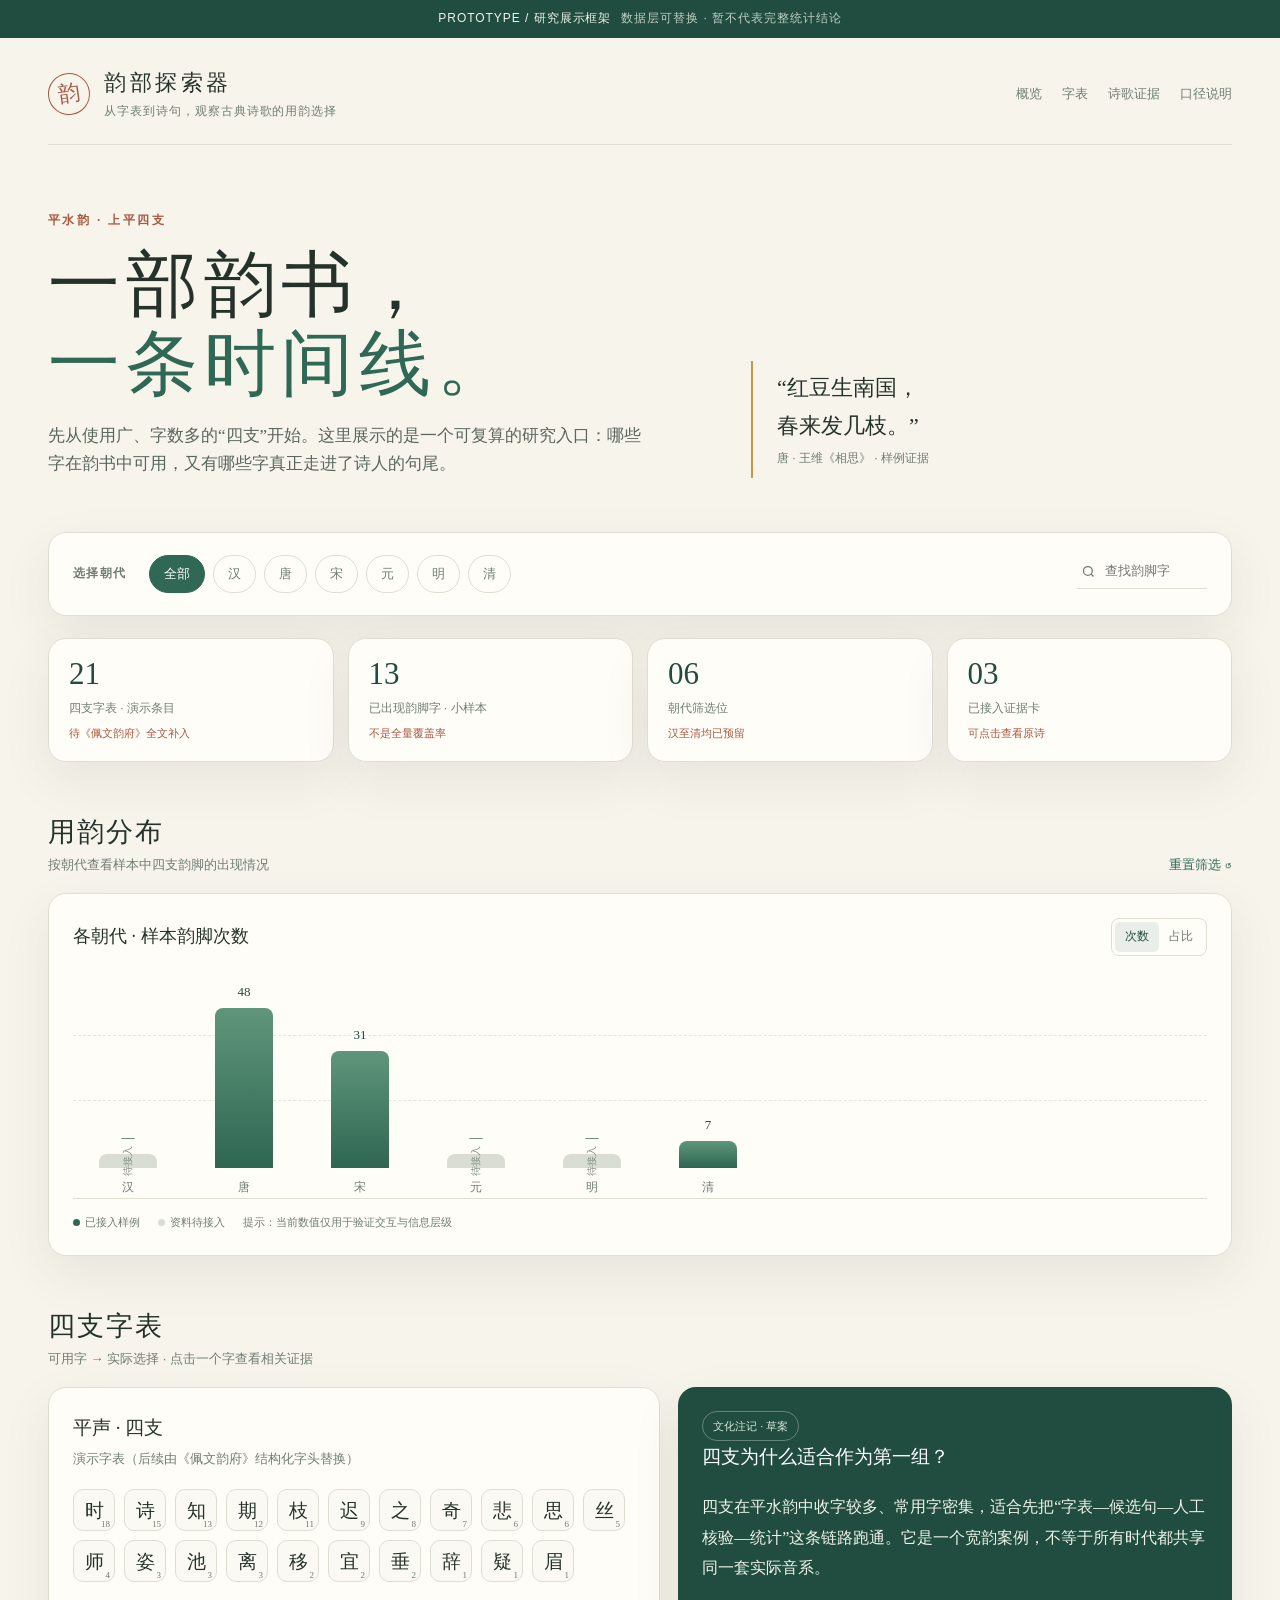
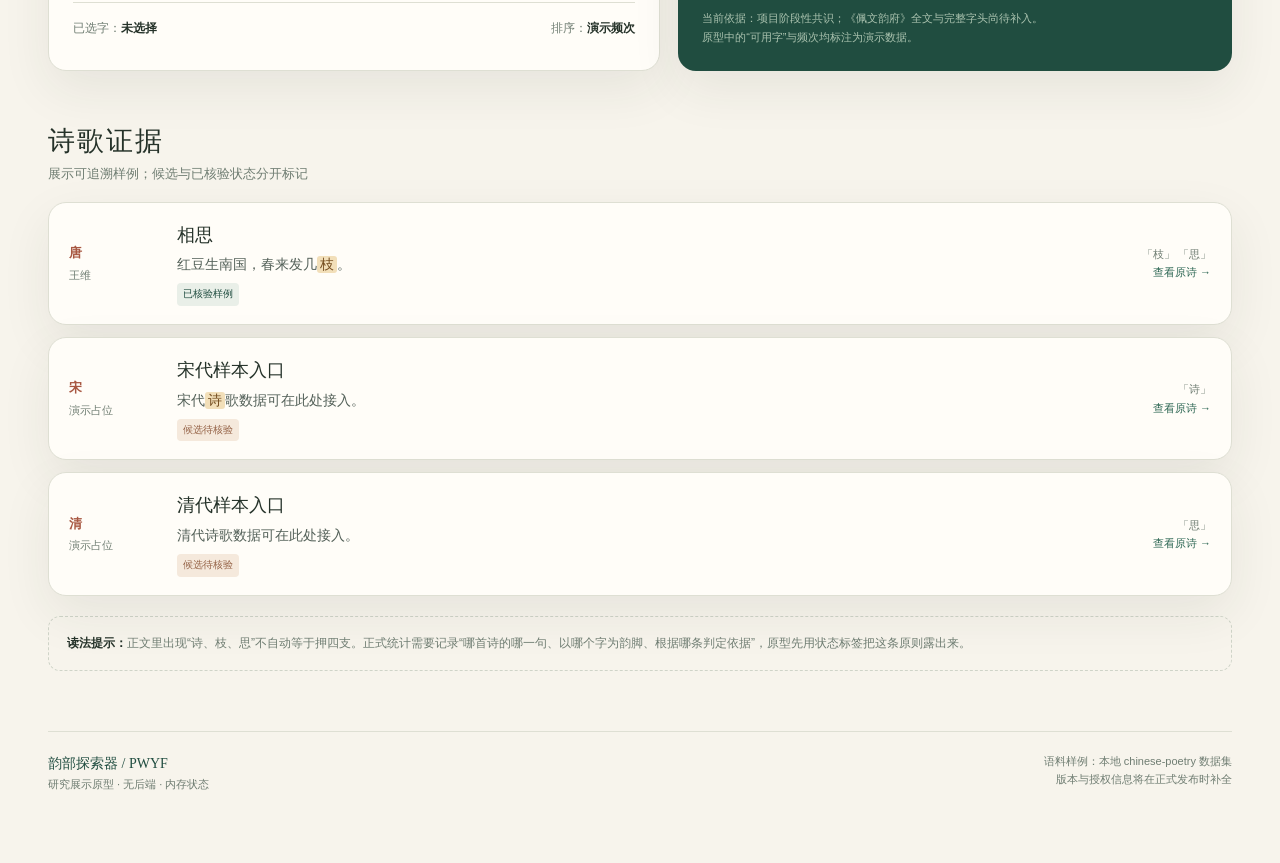
==== index.html @ 513a4970 "Initial commit" ====
<!doctype html>
<html lang="zh-CN">
<head>
  <meta charset="utf-8" />
  <meta name="viewport" content="width=device-width, initial-scale=1" />
  <title>韵部探索器 · 四支 Prototype</title>
  <style>
    :root {
      --ink:#253229; --muted:#6f7d72; --paper:#f7f4ec; --card:#fffdf8;
      --line:#dedfd3; --moss:#2f6855; --moss-dark:#204d40; --gold:#c5964b;
      --rust:#a85842; --pale:#e9efe8; --shadow:0 18px 50px rgba(38,55,44,.08);
    }
    *{box-sizing:border-box} html{scroll-behavior:smooth}
    body{margin:0;color:var(--ink);background:var(--paper);font-family:ui-sans-serif,-apple-system,BlinkMacSystemFont,"Segoe UI","Noto Sans SC","PingFang SC",sans-serif;line-height:1.65}
    button,input{font:inherit} button{cursor:pointer}
    .topbar{height:38px;background:var(--moss-dark);color:#eef4e9;display:flex;align-items:center;justify-content:center;font-size:12px;letter-spacing:.08em}
    .topbar span{opacity:.78;margin-left:10px}
    .shell{max-width:1240px;margin:auto;padding:0 28px 70px}
    header{display:flex;align-items:center;justify-content:space-between;padding:27px 0 22px;border-bottom:1px solid var(--line)}
    .brand{display:flex;align-items:center;gap:14px}.seal{width:42px;height:42px;border:1px solid var(--rust);color:var(--rust);display:grid;place-items:center;font-family:serif;font-size:22px;border-radius:50%;transform:rotate(-8deg)}
    .brand-title{font-family:Georgia,"Noto Serif SC",serif;font-size:22px;letter-spacing:.16em}.brand-sub{font-size:12px;color:var(--muted);letter-spacing:.08em;margin-top:1px}
    nav{display:flex;gap:20px;color:var(--muted);font-size:13px} nav a{color:inherit;text-decoration:none} nav a:hover{color:var(--moss)}
    .hero{display:grid;grid-template-columns:1.15fr .85fr;gap:52px;padding:66px 0 54px;align-items:end}
    .eyebrow{color:var(--rust);font-size:12px;letter-spacing:.2em;font-weight:700}.hero h1{font-family:Georgia,"Noto Serif SC",serif;font-size:clamp(38px,5.8vw,72px);font-weight:500;letter-spacing:.08em;line-height:1.1;margin:15px 0 18px}.hero h1 em{font-style:normal;color:var(--moss)}
    .hero p{font-family:Georgia,"Noto Serif SC",serif;font-size:17px;color:#5a665d;max-width:600px;margin:0}.hero-aside{border-left:2px solid var(--gold);padding:8px 0 8px 24px}.hero-aside .quote{font-family:Georgia,"Noto Serif SC",serif;font-size:22px;line-height:1.7}.hero-aside small{color:var(--muted);font-size:12px}
    .panel{background:var(--card);border:1px solid var(--line);border-radius:18px;box-shadow:var(--shadow)}
    .controls{padding:22px 24px;display:flex;align-items:center;gap:22px;flex-wrap:wrap;margin-bottom:22px}.control-label{font-size:12px;color:var(--muted);letter-spacing:.12em;font-weight:700}.pills{display:flex;gap:8px;flex-wrap:wrap}.pill{border:1px solid var(--line);background:transparent;color:var(--muted);padding:7px 14px;border-radius:999px;font-size:13px;transition:.2s}.pill:hover,.pill.active{background:var(--moss);border-color:var(--moss);color:white}.search{margin-left:auto;display:flex;align-items:center;border-bottom:1px solid var(--line);padding:0 4px 5px;gap:7px}.search input{border:0;outline:0;background:transparent;width:100px;color:var(--ink);font-size:13px}.search svg{width:15px;color:var(--muted)}
    .section-head{display:flex;align-items:end;justify-content:space-between;margin:48px 0 17px}.section-head h2{font-family:Georgia,"Noto Serif SC",serif;font-weight:500;font-size:27px;margin:0;letter-spacing:.08em}.section-head p{margin:0;color:var(--muted);font-size:13px}.text-link{color:var(--moss);border:0;background:none;padding:0;font-size:13px}
    .stats{display:grid;grid-template-columns:repeat(4,1fr);gap:14px}.stat{padding:19px 20px}.stat .num{font-family:Georgia,serif;font-size:31px;color:var(--moss-dark);line-height:1}.stat .label{font-size:12px;color:var(--muted);margin-top:10px}.stat .note{font-size:11px;color:var(--rust);margin-top:5px}
    .chart-wrap{padding:24px}.chart-head{display:flex;justify-content:space-between;align-items:center;margin-bottom:25px}.chart-head strong{font-family:Georgia,"Noto Serif SC",serif;font-size:18px;font-weight:500}.switch{display:flex;border:1px solid var(--line);border-radius:8px;padding:3px}.switch button{border:0;background:none;color:var(--muted);font-size:12px;padding:5px 10px;border-radius:5px}.switch button.active{background:var(--pale);color:var(--moss-dark)}.bars{height:218px;display:flex;align-items:end;gap:clamp(8px,2.2vw,26px);padding:0 10px;border-bottom:1px solid var(--line);position:relative}.bars:before,.bars:after{content:"";position:absolute;left:0;right:0;border-top:1px dashed #e7e5db}.bars:before{top:25%}.bars:after{top:55%}.bar-col{height:100%;display:flex;flex:1;max-width:90px;flex-direction:column;align-items:center;justify-content:end;position:relative;z-index:1}.bar-value{font-family:Georgia,serif;font-size:13px;color:var(--moss-dark);margin-bottom:6px}.bar{width:100%;max-width:58px;border-radius:8px 8px 0 0;background:linear-gradient(180deg,#5f967b,#2e6652);min-height:6px;transition:.35s}.bar.pending{background:#d9ddd4;position:relative}.bar.pending:after{content:"待接入";position:absolute;top:50%;left:50%;transform:translate(-50%,-50%) rotate(-90deg);font-size:10px;color:#829084;white-space:nowrap}.bar-label{font-size:12px;color:var(--muted);margin-top:10px}.chart-foot{display:flex;gap:18px;color:var(--muted);font-size:11px;margin-top:14px}.dot{width:7px;height:7px;display:inline-block;border-radius:50%;background:var(--moss);margin-right:5px}.dot.gray{background:#d9ddd4}
    .grid-2{display:grid;grid-template-columns:1.05fr .95fr;gap:18px}.rhyme-card,.note-card{padding:24px}.rhyme-card h3,.note-card h3{font-family:Georgia,"Noto Serif SC",serif;font-size:19px;font-weight:500;margin:0 0 5px}.muted{color:var(--muted);font-size:13px}.chars{display:flex;flex-wrap:wrap;gap:9px;margin:20px 0}.char{position:relative;width:42px;height:42px;border-radius:10px;border:1px solid var(--line);background:#faf9f3;color:var(--ink);font-family:Georgia,"Noto Serif SC",serif;font-size:19px}.char:hover,.char.selected{border-color:var(--moss);background:var(--pale);color:var(--moss-dark)}.char .mini{position:absolute;right:4px;bottom:1px;font:9px ui-sans-serif;color:var(--muted)}.rhyme-meta{border-top:1px solid var(--line);padding-top:16px;display:flex;justify-content:space-between;font-size:12px;color:var(--muted)}.rhyme-meta b{color:var(--ink);font-weight:600}
    .note-card{background:var(--moss-dark);color:#eef4e9;border:0}.note-card .muted{color:#c4d4c5}.note-card h3{color:#fff}.note-card p{font-family:Georgia,"Noto Serif SC",serif;font-size:16px;line-height:1.9;margin:20px 0}.note-tag{display:inline-flex;border:1px solid rgba(255,255,255,.3);border-radius:99px;padding:5px 10px;font-size:11px;color:#d7e6d9}.note-source{font-size:11px;color:#abc3af;margin-top:26px;line-height:1.7}
    .evidence-list{display:grid;gap:12px}.evidence{display:grid;grid-template-columns:90px 1fr auto;gap:18px;align-items:center;padding:18px 20px}.evidence:hover{border-color:#b5c9ba}.era{font-size:13px;color:var(--rust);font-weight:700}.era small{display:block;color:var(--muted);font-weight:400;margin-top:3px}.evidence h3{font-family:Georgia,"Noto Serif SC",serif;font-size:18px;font-weight:500;margin:0 0 3px}.evidence p{font-family:Georgia,"Noto Serif SC",serif;color:#536058;font-size:14px;margin:0}.evidence p mark{background:#f2dfb9;color:#744d1f;padding:1px 3px;border-radius:3px}.evidence .proof{font-size:11px;color:var(--muted);text-align:right;white-space:nowrap}.badge{display:inline-block;font-size:10px;border-radius:4px;padding:3px 6px;margin-top:7px;background:#e9efe8;color:var(--moss-dark)}.badge.pending{background:#f5e9dc;color:#936044}
    .footnote{margin-top:20px;padding:16px 18px;border:1px dashed #cfd4c8;border-radius:12px;color:var(--muted);font-size:12px;line-height:1.8}.footnote strong{color:var(--ink)}
    footer{margin-top:60px;border-top:1px solid var(--line);padding-top:20px;display:flex;justify-content:space-between;gap:20px;color:var(--muted);font-size:11px}.footer-mark{font-family:Georgia,serif;color:var(--moss-dark);font-size:14px}
    .modal{position:fixed;inset:0;background:rgba(32,48,39,.48);display:none;align-items:center;justify-content:center;padding:20px;z-index:10}.modal.open{display:flex}.modal-box{max-width:600px;width:100%;background:var(--card);border-radius:18px;padding:30px;box-shadow:0 30px 80px rgba(20,30,24,.24);position:relative}.modal-close{position:absolute;right:18px;top:15px;border:0;background:none;color:var(--muted);font-size:23px}.modal-box h2{font-family:Georgia,"Noto Serif SC",serif;font-weight:500;margin:0 0 4px}.modal-box .byline{color:var(--rust);font-size:13px}.original{font-family:Georgia,"Noto Serif SC",serif;font-size:20px;line-height:2.1;margin:25px 0;padding:18px 20px;background:#faf8ef;border-left:3px solid var(--gold)}.original mark{background:#f2dfb9;color:#744d1f}.modal-info{display:grid;grid-template-columns:1fr 1fr;gap:8px;font-size:12px;color:var(--muted)}.modal-info b{color:var(--ink);font-weight:500}
    @media (max-width:820px){.shell{padding:0 17px 45px}.hero{grid-template-columns:1fr;gap:28px;padding:42px 0}.hero-aside{max-width:520px}.stats{grid-template-columns:repeat(2,1fr)}.grid-2{grid-template-columns:1fr}.evidence{grid-template-columns:66px 1fr}.evidence .proof{grid-column:2;text-align:left}.search{margin-left:0}nav{display:none}}
    @media (max-width:520px){.brand-title{font-size:17px}.hero h1{font-size:43px}.controls{align-items:flex-start;gap:12px}.bars{gap:6px}.bar{max-width:38px}.stat{padding:16px}.stat .num{font-size:26px}.evidence{gap:10px;padding:15px}.evidence p{font-size:13px}}
  </style>
</head>
<body>
  <div class="topbar">PROTOTYPE / 研究展示框架 <span>数据层可替换 · 暂不代表完整统计结论</span></div>
  <div class="shell">
    <header>
      <div class="brand"><div class="seal">韵</div><div><div class="brand-title">韵部探索器</div><div class="brand-sub">从字表到诗句，观察古典诗歌的用韵选择</div></div></div>
      <nav><a href="#overview">概览</a><a href="#chars">字表</a><a href="#evidence">诗歌证据</a><a href="#method">口径说明</a></nav>
    </header>

    <main>
      <section class="hero" id="overview">
        <div><div class="eyebrow">平水韵 · 上平四支</div><h1>一部韵书，<br><em>一条时间线。</em></h1><p>先从使用广、字数多的“四支”开始。这里展示的是一个可复算的研究入口：哪些字在韵书中可用，又有哪些字真正走进了诗人的句尾。</p></div>
        <aside class="hero-aside"><div class="quote">“红豆生南国，<br>春来发几枝。”</div><small>唐 · 王维《相思》 · 样例证据</small></aside>
      </section>

      <section class="panel controls" aria-label="筛选工具">
        <div class="control-label">选择朝代</div><div class="pills" id="eraPills"></div>
        <div class="search"><svg viewBox="0 0 24 24" fill="none" stroke="currentColor" stroke-width="2"><circle cx="11" cy="11" r="7"/><path d="m20 20-4-4"/></svg><input id="charSearch" placeholder="查找韵脚字" maxlength="1" /></div>
      </section>

      <section class="stats" aria-label="当前统计摘要">
        <div class="panel stat"><div class="num">21</div><div class="label">四支字表 · 演示条目</div><div class="note">待《佩文韵府》全文补入</div></div>
        <div class="panel stat"><div class="num">13</div><div class="label">已出现韵脚字 · 小样本</div><div class="note">不是全量覆盖率</div></div>
        <div class="panel stat"><div class="num">06</div><div class="label">朝代筛选位</div><div class="note">汉至清均已预留</div></div>
        <div class="panel stat"><div class="num">03</div><div class="label">已接入证据卡</div><div class="note">可点击查看原诗</div></div>
      </section>

      <section class="section-head"><div><h2>用韵分布</h2><p>按朝代查看样本中四支韵脚的出现情况</p></div><button class="text-link" id="resetBtn">重置筛选 ↺</button></section>
      <section class="panel chart-wrap"><div class="chart-head"><strong id="chartTitle">各朝代 · 样本韵脚次数</strong><div class="switch"><button class="active" data-mode="count">次数</button><button data-mode="share">占比</button></div></div><div class="bars" id="bars"></div><div class="chart-foot"><span><i class="dot"></i>已接入样例</span><span><i class="dot gray"></i>资料待接入</span><span>提示：当前数值仅用于验证交互与信息层级</span></div></section>

      <section class="section-head" id="chars"><div><h2>四支字表</h2><p>可用字 → 实际选择 · 点击一个字查看相关证据</p></div></section>
      <section class="grid-2"><div class="panel rhyme-card"><h3>平声 · 四支</h3><div class="muted">演示字表（后续由《佩文韵府》结构化字头替换）</div><div class="chars" id="charsList"></div><div class="rhyme-meta"><span>已选字：<b id="selectedChar">未选择</b></span><span>排序：<b>演示频次</b></span></div></div><div class="panel note-card" id="method"><span class="note-tag">文化注记 · 草案</span><h3>四支为什么适合作为第一组？</h3><p>四支在平水韵中收字较多、常用字密集，适合先把“字表—候选句—人工核验—统计”这条链路跑通。它是一个宽韵案例，不等于所有时代都共享同一套实际音系。</p><div class="note-source">当前依据：项目阶段性共识；《佩文韵府》全文与完整字头尚待补入。<br>原型中的“可用字”与频次均标注为演示数据。</div></div></section>

      <section class="section-head" id="evidence"><div><h2>诗歌证据</h2><p id="evidenceHint">展示可追溯样例；候选与已核验状态分开标记</p></div></section>
      <section class="evidence-list" id="evidenceList"></section>
      <div class="footnote"><strong>读法提示：</strong>正文里出现“诗、枝、思”不自动等于押四支。正式统计需要记录“哪首诗的哪一句、以哪个字为韵脚、根据哪条判定依据”，原型先用状态标签把这条原则露出来。</div>
    </main>
    <footer><div><div class="footer-mark">韵部探索器 / PWYF</div><div>研究展示原型 · 无后端 · 内存状态</div></div><div style="text-align:right">语料样例：本地 chinese-poetry 数据集<br>版本与授权信息将在正式发布时补全</div></footer>
  </div>

  <div class="modal" id="modal"><div class="modal-box"><button class="modal-close" id="modalClose">×</button><h2 id="modalTitle"></h2><div class="byline" id="modalByline"></div><div class="original" id="modalText"></div><div class="modal-info" id="modalInfo"></div></div></div>

  <script>
    const eras = [
      {id:'all',label:'全部'}, {id:'汉',label:'汉'}, {id:'唐',label:'唐'}, {id:'宋',label:'宋'}, {id:'元',label:'元'}, {id:'明',label:'明'}, {id:'清',label:'清'}
    ];
    const chars = [
      ['时',18],['诗',15],['知',13],['期',12],['枝',11],['迟',9],['之',8],['奇',7],['悲',6],['思',6],['丝',5],['师',4],['姿',3],['池',3],['离',3],['移',2],['宜',2],['垂',2],['辞',1],['疑',1],['眉',1]
    ];
    const eraData = [
      {id:'汉',value:0,status:'pending'}, {id:'唐',value:48,status:'ready'}, {id:'宋',value:31,status:'ready'}, {id:'元',value:0,status:'pending'}, {id:'明',value:0,status:'pending'}, {id:'清',value:7,status:'ready'}
    ];
    const poems = [
      {id:1,era:'唐',author:'王维',title:'相思',text:'红豆生南国，春来发几枝。\n愿君多采撷，此物最相思。',rhymes:['枝','思'],status:'已核验样例',source:'chinese-poetry / 全唐诗',note:'四支韵脚示例；原型展示用'},
      {id:2,era:'宋',author:'演示占位',title:'宋代样本入口',text:'宋代诗歌数据可在此处接入。\n正式版本将显示原文、句号与韵脚标注。',rhymes:['诗'],status:'候选待核验',source:'待接入宋诗分层数据',note:'仅用于验证跨朝代信息层级'},
      {id:3,era:'清',author:'演示占位',title:'清代样本入口',text:'清代诗歌数据可在此处接入。\n《佩文韵府》字头补全后再做正式统计。',rhymes:['思'],status:'候选待核验',source:'待接入清代语料',note:'仅用于验证扩展位'}
    ];
    let activeEra='all', mode='count', selected=null;
    const $ = (s)=>document.querySelector(s);
    function renderPills(){ $('#eraPills').innerHTML=eras.map(e=>`<button class="pill ${activeEra===e.id?'active':''}" data-era="${e.id}">${e.label}</button>`).join(''); document.querySelectorAll('[data-era]').forEach(b=>b.onclick=()=>{activeEra=b.dataset.era;renderAll()}); }
    function renderBars(){
      const max=Math.max(...eraData.map(x=>x.value),1), total=eraData.reduce((a,b)=>a+b.value,0);
      $('#chartTitle').textContent=(activeEra==='all'?'各朝代':activeEra+'代')+' · '+(mode==='count'?'样本韵脚次数':'样本内占比');
      $('#bars').innerHTML=eraData.map(d=>{const val=mode==='count'?d.value:(total?Math.round(d.value/total*100):0); const h=d.status==='pending'?14:Math.max(7,val/max*(mode==='count'?180:180)); return `<div class="bar-col"><div class="bar-value">${d.status==='pending'?'—':(mode==='count'?val:val+'%')}</div><div class="bar ${d.status==='pending'?'pending':''}" style="height:${h}px"></div><div class="bar-label">${d.id}</div></div>`}).join('');
      document.querySelectorAll('.switch button').forEach(b=>b.classList.toggle('active',b.dataset.mode===mode));
    }
    function renderChars(){
      const q=($('#charSearch').value||'').trim();
      $('#charsList').innerHTML=chars.filter(([c])=>!q||c===q).map(([c,n])=>`<button class="char ${selected===c?'selected':''}" data-char="${c}">${c}<span class="mini">${n}</span></button>`).join('') || '<span class="muted">暂未找到这个字，试试“诗”或“枝”</span>';
      document.querySelectorAll('[data-char]').forEach(b=>b.onclick=()=>{selected=b.dataset.char;renderAll();document.querySelector('#evidence').scrollIntoView({behavior:'smooth',block:'start'})});
      $('#selectedChar').textContent=selected||'未选择';
    }
    function renderEvidence(){
      const list=poems.filter(p=>(activeEra==='all'||p.era===activeEra)&&(!selected||p.rhymes.includes(selected)));
      $('#evidenceHint').textContent=selected?`正在查看“${selected}”的相关样例 · ${list.length} 条`:'展示可追溯样例；候选与已核验状态分开标记';
      $('#evidenceList').innerHTML=list.length?list.map(p=>`<article class="panel evidence" data-poem="${p.id}"><div class="era">${p.era}<small>${p.author}</small></div><div><h3>${p.title}</h3><p>${p.text.split('\n')[0].replace(new RegExp('(['+p.rhymes.join('')+'])','g'),'<mark>$1</mark>')}</p><span class="badge ${p.status.includes('候选')?'pending':''}">${p.status}</span></div><div class="proof">${p.rhymes.map(r=>`「${r}」`).join(' ')}<br><span style="color:var(--moss)">查看原诗 →</span></div></article>`).join(''):'<div class="panel" style="padding:26px;color:var(--muted);font-size:13px">这个朝代或字目前还没有接入样例。框架已预留位置，等待语料与人工韵脚标注。</div>';
      document.querySelectorAll('[data-poem]').forEach(el=>el.onclick=()=>openModal(poems.find(p=>p.id==el.dataset.poem)));
    }
    function openModal(p){$('#modalTitle').textContent='《'+p.title+'》';$('#modalByline').textContent=p.era+' · '+p.author;$('#modalText').innerHTML=p.text.split('\n').map(line=>line.replace(new RegExp('(['+p.rhymes.join('')+'])','g'),'<mark>$1</mark>')).join('<br>');$('#modalInfo').innerHTML=`<div>韵脚候选 <b>${p.rhymes.join('、')}</b></div><div>状态 <b>${p.status}</b></div><div>来源 <b>${p.source}</b></div><div>备注 <b>${p.note}</b></div>`;$('#modal').classList.add('open')}
    function renderAll(){renderPills();renderBars();renderChars();renderEvidence()}
    document.querySelectorAll('.switch button').forEach(b=>b.onclick=()=>{mode=b.dataset.mode;renderBars()});
    $('#charSearch').oninput=()=>renderChars(); $('#resetBtn').onclick=()=>{activeEra='all';mode='count';selected=null;$('#charSearch').value='';renderAll()}; $('#modalClose').onclick=()=>$('#modal').classList.remove('open'); $('#modal').onclick=(e)=>{if(e.target.id==='modal')$('#modal').classList.remove('open')}; document.addEventListener('keydown',e=>{if(e.key==='Escape')$('#modal').classList.remove('open')});
    renderAll();
  </script>
</body>
</html>
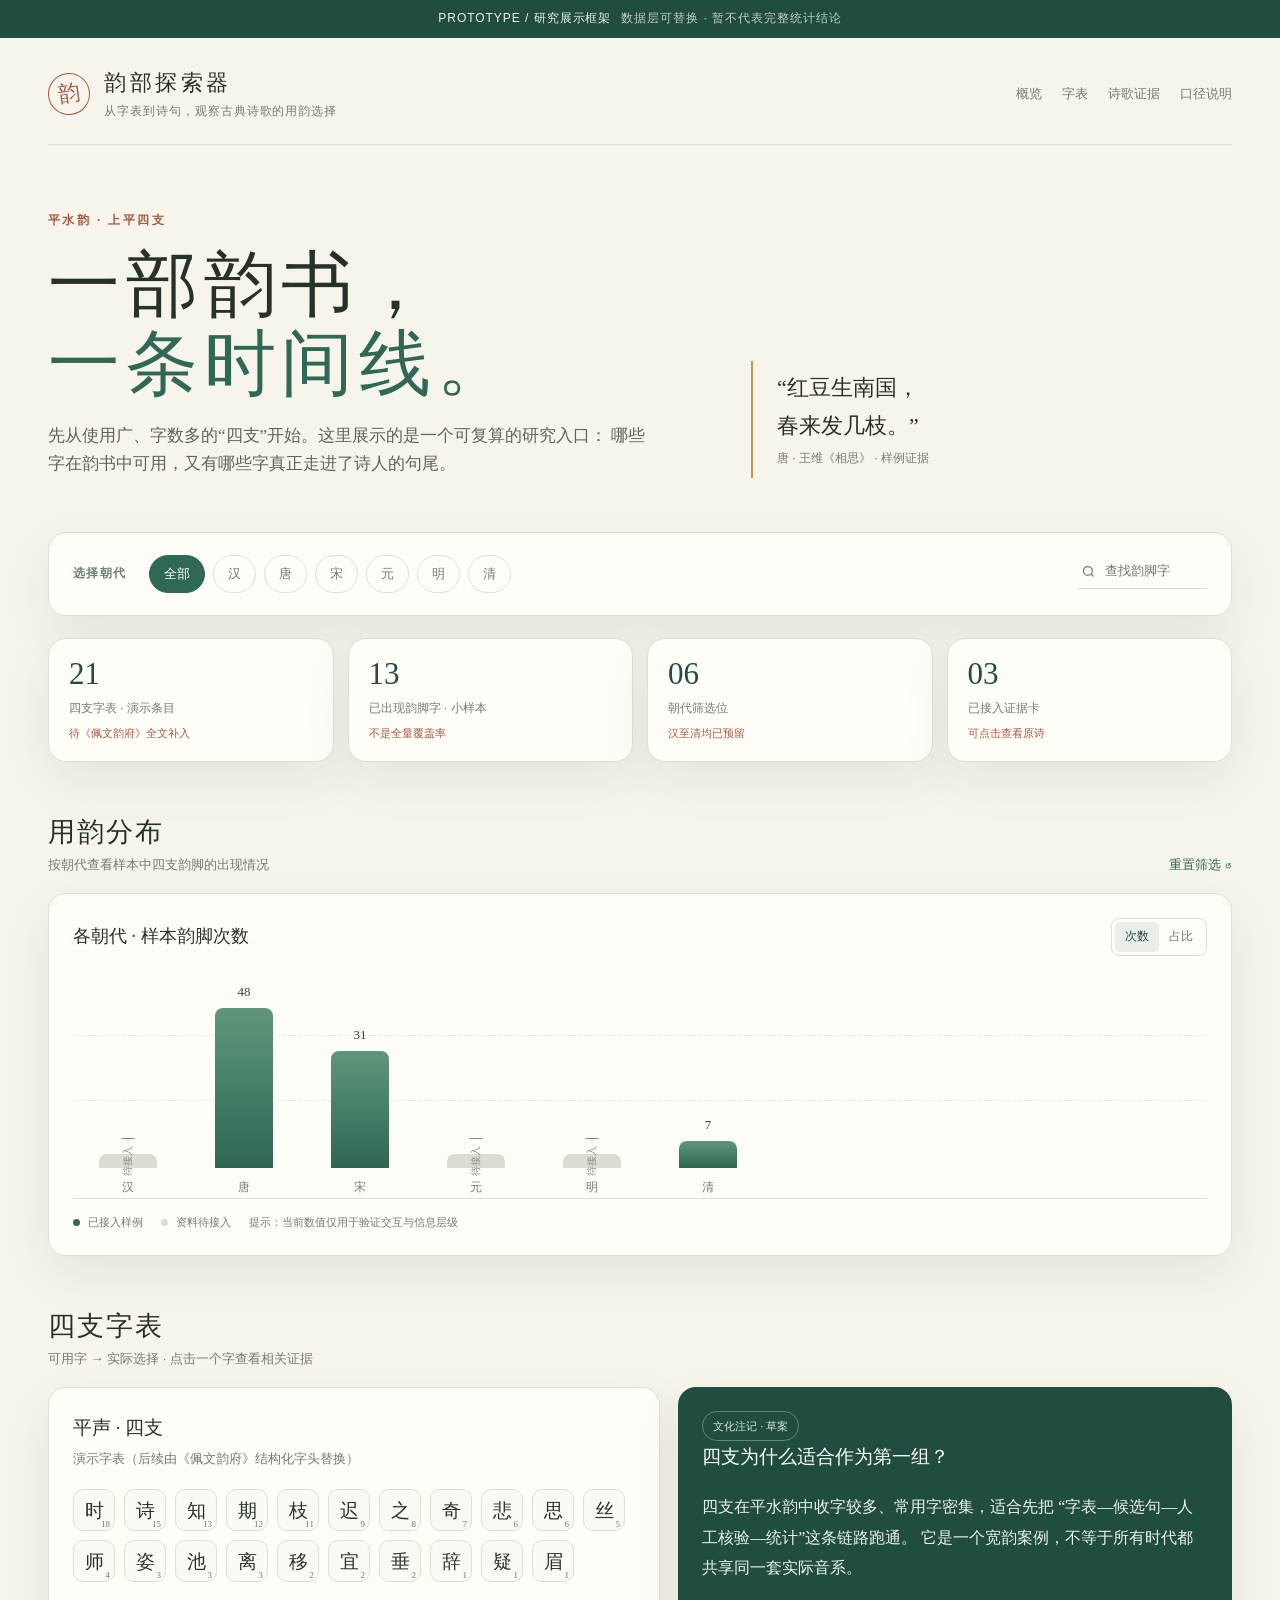
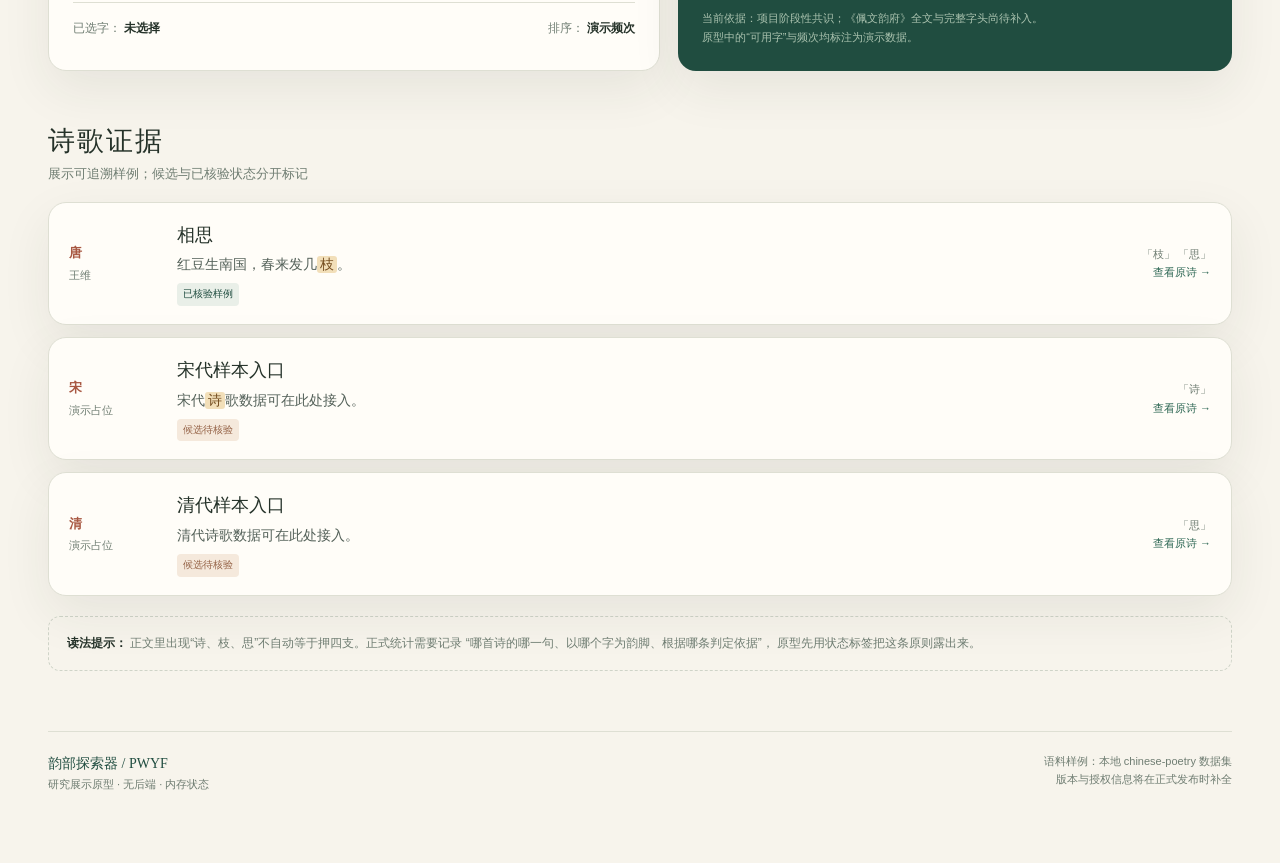
==== commit 021f152a: "项目结构维护" ====
--- a/index.html
+++ b/index.html
@@ -4,122 +4,272 @@
   <meta charset="utf-8" />
   <meta name="viewport" content="width=device-width, initial-scale=1" />
   <title>韵部探索器 · 四支 Prototype</title>
-  <style>
-    :root {
-      --ink:#253229; --muted:#6f7d72; --paper:#f7f4ec; --card:#fffdf8;
-      --line:#dedfd3; --moss:#2f6855; --moss-dark:#204d40; --gold:#c5964b;
-      --rust:#a85842; --pale:#e9efe8; --shadow:0 18px 50px rgba(38,55,44,.08);
-    }
-    *{box-sizing:border-box} html{scroll-behavior:smooth}
-    body{margin:0;color:var(--ink);background:var(--paper);font-family:ui-sans-serif,-apple-system,BlinkMacSystemFont,"Segoe UI","Noto Sans SC","PingFang SC",sans-serif;line-height:1.65}
-    button,input{font:inherit} button{cursor:pointer}
-    .topbar{height:38px;background:var(--moss-dark);color:#eef4e9;display:flex;align-items:center;justify-content:center;font-size:12px;letter-spacing:.08em}
-    .topbar span{opacity:.78;margin-left:10px}
-    .shell{max-width:1240px;margin:auto;padding:0 28px 70px}
-    header{display:flex;align-items:center;justify-content:space-between;padding:27px 0 22px;border-bottom:1px solid var(--line)}
-    .brand{display:flex;align-items:center;gap:14px}.seal{width:42px;height:42px;border:1px solid var(--rust);color:var(--rust);display:grid;place-items:center;font-family:serif;font-size:22px;border-radius:50%;transform:rotate(-8deg)}
-    .brand-title{font-family:Georgia,"Noto Serif SC",serif;font-size:22px;letter-spacing:.16em}.brand-sub{font-size:12px;color:var(--muted);letter-spacing:.08em;margin-top:1px}
-    nav{display:flex;gap:20px;color:var(--muted);font-size:13px} nav a{color:inherit;text-decoration:none} nav a:hover{color:var(--moss)}
-    .hero{display:grid;grid-template-columns:1.15fr .85fr;gap:52px;padding:66px 0 54px;align-items:end}
-    .eyebrow{color:var(--rust);font-size:12px;letter-spacing:.2em;font-weight:700}.hero h1{font-family:Georgia,"Noto Serif SC",serif;font-size:clamp(38px,5.8vw,72px);font-weight:500;letter-spacing:.08em;line-height:1.1;margin:15px 0 18px}.hero h1 em{font-style:normal;color:var(--moss)}
-    .hero p{font-family:Georgia,"Noto Serif SC",serif;font-size:17px;color:#5a665d;max-width:600px;margin:0}.hero-aside{border-left:2px solid var(--gold);padding:8px 0 8px 24px}.hero-aside .quote{font-family:Georgia,"Noto Serif SC",serif;font-size:22px;line-height:1.7}.hero-aside small{color:var(--muted);font-size:12px}
-    .panel{background:var(--card);border:1px solid var(--line);border-radius:18px;box-shadow:var(--shadow)}
-    .controls{padding:22px 24px;display:flex;align-items:center;gap:22px;flex-wrap:wrap;margin-bottom:22px}.control-label{font-size:12px;color:var(--muted);letter-spacing:.12em;font-weight:700}.pills{display:flex;gap:8px;flex-wrap:wrap}.pill{border:1px solid var(--line);background:transparent;color:var(--muted);padding:7px 14px;border-radius:999px;font-size:13px;transition:.2s}.pill:hover,.pill.active{background:var(--moss);border-color:var(--moss);color:white}.search{margin-left:auto;display:flex;align-items:center;border-bottom:1px solid var(--line);padding:0 4px 5px;gap:7px}.search input{border:0;outline:0;background:transparent;width:100px;color:var(--ink);font-size:13px}.search svg{width:15px;color:var(--muted)}
-    .section-head{display:flex;align-items:end;justify-content:space-between;margin:48px 0 17px}.section-head h2{font-family:Georgia,"Noto Serif SC",serif;font-weight:500;font-size:27px;margin:0;letter-spacing:.08em}.section-head p{margin:0;color:var(--muted);font-size:13px}.text-link{color:var(--moss);border:0;background:none;padding:0;font-size:13px}
-    .stats{display:grid;grid-template-columns:repeat(4,1fr);gap:14px}.stat{padding:19px 20px}.stat .num{font-family:Georgia,serif;font-size:31px;color:var(--moss-dark);line-height:1}.stat .label{font-size:12px;color:var(--muted);margin-top:10px}.stat .note{font-size:11px;color:var(--rust);margin-top:5px}
-    .chart-wrap{padding:24px}.chart-head{display:flex;justify-content:space-between;align-items:center;margin-bottom:25px}.chart-head strong{font-family:Georgia,"Noto Serif SC",serif;font-size:18px;font-weight:500}.switch{display:flex;border:1px solid var(--line);border-radius:8px;padding:3px}.switch button{border:0;background:none;color:var(--muted);font-size:12px;padding:5px 10px;border-radius:5px}.switch button.active{background:var(--pale);color:var(--moss-dark)}.bars{height:218px;display:flex;align-items:end;gap:clamp(8px,2.2vw,26px);padding:0 10px;border-bottom:1px solid var(--line);position:relative}.bars:before,.bars:after{content:"";position:absolute;left:0;right:0;border-top:1px dashed #e7e5db}.bars:before{top:25%}.bars:after{top:55%}.bar-col{height:100%;display:flex;flex:1;max-width:90px;flex-direction:column;align-items:center;justify-content:end;position:relative;z-index:1}.bar-value{font-family:Georgia,serif;font-size:13px;color:var(--moss-dark);margin-bottom:6px}.bar{width:100%;max-width:58px;border-radius:8px 8px 0 0;background:linear-gradient(180deg,#5f967b,#2e6652);min-height:6px;transition:.35s}.bar.pending{background:#d9ddd4;position:relative}.bar.pending:after{content:"待接入";position:absolute;top:50%;left:50%;transform:translate(-50%,-50%) rotate(-90deg);font-size:10px;color:#829084;white-space:nowrap}.bar-label{font-size:12px;color:var(--muted);margin-top:10px}.chart-foot{display:flex;gap:18px;color:var(--muted);font-size:11px;margin-top:14px}.dot{width:7px;height:7px;display:inline-block;border-radius:50%;background:var(--moss);margin-right:5px}.dot.gray{background:#d9ddd4}
-    .grid-2{display:grid;grid-template-columns:1.05fr .95fr;gap:18px}.rhyme-card,.note-card{padding:24px}.rhyme-card h3,.note-card h3{font-family:Georgia,"Noto Serif SC",serif;font-size:19px;font-weight:500;margin:0 0 5px}.muted{color:var(--muted);font-size:13px}.chars{display:flex;flex-wrap:wrap;gap:9px;margin:20px 0}.char{position:relative;width:42px;height:42px;border-radius:10px;border:1px solid var(--line);background:#faf9f3;color:var(--ink);font-family:Georgia,"Noto Serif SC",serif;font-size:19px}.char:hover,.char.selected{border-color:var(--moss);background:var(--pale);color:var(--moss-dark)}.char .mini{position:absolute;right:4px;bottom:1px;font:9px ui-sans-serif;color:var(--muted)}.rhyme-meta{border-top:1px solid var(--line);padding-top:16px;display:flex;justify-content:space-between;font-size:12px;color:var(--muted)}.rhyme-meta b{color:var(--ink);font-weight:600}
-    .note-card{background:var(--moss-dark);color:#eef4e9;border:0}.note-card .muted{color:#c4d4c5}.note-card h3{color:#fff}.note-card p{font-family:Georgia,"Noto Serif SC",serif;font-size:16px;line-height:1.9;margin:20px 0}.note-tag{display:inline-flex;border:1px solid rgba(255,255,255,.3);border-radius:99px;padding:5px 10px;font-size:11px;color:#d7e6d9}.note-source{font-size:11px;color:#abc3af;margin-top:26px;line-height:1.7}
-    .evidence-list{display:grid;gap:12px}.evidence{display:grid;grid-template-columns:90px 1fr auto;gap:18px;align-items:center;padding:18px 20px}.evidence:hover{border-color:#b5c9ba}.era{font-size:13px;color:var(--rust);font-weight:700}.era small{display:block;color:var(--muted);font-weight:400;margin-top:3px}.evidence h3{font-family:Georgia,"Noto Serif SC",serif;font-size:18px;font-weight:500;margin:0 0 3px}.evidence p{font-family:Georgia,"Noto Serif SC",serif;color:#536058;font-size:14px;margin:0}.evidence p mark{background:#f2dfb9;color:#744d1f;padding:1px 3px;border-radius:3px}.evidence .proof{font-size:11px;color:var(--muted);text-align:right;white-space:nowrap}.badge{display:inline-block;font-size:10px;border-radius:4px;padding:3px 6px;margin-top:7px;background:#e9efe8;color:var(--moss-dark)}.badge.pending{background:#f5e9dc;color:#936044}
-    .footnote{margin-top:20px;padding:16px 18px;border:1px dashed #cfd4c8;border-radius:12px;color:var(--muted);font-size:12px;line-height:1.8}.footnote strong{color:var(--ink)}
-    footer{margin-top:60px;border-top:1px solid var(--line);padding-top:20px;display:flex;justify-content:space-between;gap:20px;color:var(--muted);font-size:11px}.footer-mark{font-family:Georgia,serif;color:var(--moss-dark);font-size:14px}
-    .modal{position:fixed;inset:0;background:rgba(32,48,39,.48);display:none;align-items:center;justify-content:center;padding:20px;z-index:10}.modal.open{display:flex}.modal-box{max-width:600px;width:100%;background:var(--card);border-radius:18px;padding:30px;box-shadow:0 30px 80px rgba(20,30,24,.24);position:relative}.modal-close{position:absolute;right:18px;top:15px;border:0;background:none;color:var(--muted);font-size:23px}.modal-box h2{font-family:Georgia,"Noto Serif SC",serif;font-weight:500;margin:0 0 4px}.modal-box .byline{color:var(--rust);font-size:13px}.original{font-family:Georgia,"Noto Serif SC",serif;font-size:20px;line-height:2.1;margin:25px 0;padding:18px 20px;background:#faf8ef;border-left:3px solid var(--gold)}.original mark{background:#f2dfb9;color:#744d1f}.modal-info{display:grid;grid-template-columns:1fr 1fr;gap:8px;font-size:12px;color:var(--muted)}.modal-info b{color:var(--ink);font-weight:500}
-    @media (max-width:820px){.shell{padding:0 17px 45px}.hero{grid-template-columns:1fr;gap:28px;padding:42px 0}.hero-aside{max-width:520px}.stats{grid-template-columns:repeat(2,1fr)}.grid-2{grid-template-columns:1fr}.evidence{grid-template-columns:66px 1fr}.evidence .proof{grid-column:2;text-align:left}.search{margin-left:0}nav{display:none}}
-    @media (max-width:520px){.brand-title{font-size:17px}.hero h1{font-size:43px}.controls{align-items:flex-start;gap:12px}.bars{gap:6px}.bar{max-width:38px}.stat{padding:16px}.stat .num{font-size:26px}.evidence{gap:10px;padding:15px}.evidence p{font-size:13px}}
-  </style>
+
+  <link rel="stylesheet" href="assets/css/base.css" />
+  <link rel="stylesheet" href="assets/css/layout.css" />
+  <link rel="stylesheet" href="assets/css/components.css" />
+  <link rel="stylesheet" href="assets/css/responsive.css" />
+
+  <script defer src="assets/js/data.js"></script>
+  <script defer src="assets/js/state.js"></script>
+  <script defer src="assets/js/render.js"></script>
+  <script defer src="assets/js/main.js"></script>
 </head>
+
 <body>
-  <div class="topbar">PROTOTYPE / 研究展示框架 <span>数据层可替换 · 暂不代表完整统计结论</span></div>
+  <div class="topbar">
+    PROTOTYPE / 研究展示框架
+    <span>数据层可替换 · 暂不代表完整统计结论</span>
+  </div>
+
   <div class="shell">
     <header>
-      <div class="brand"><div class="seal">韵</div><div><div class="brand-title">韵部探索器</div><div class="brand-sub">从字表到诗句，观察古典诗歌的用韵选择</div></div></div>
-      <nav><a href="#overview">概览</a><a href="#chars">字表</a><a href="#evidence">诗歌证据</a><a href="#method">口径说明</a></nav>
+      <div class="brand">
+        <div class="seal">韵</div>
+
+        <div>
+          <div class="brand-title">韵部探索器</div>
+          <div class="brand-sub">从字表到诗句，观察古典诗歌的用韵选择</div>
+        </div>
+      </div>
+
+      <nav>
+        <a href="#overview">概览</a>
+        <a href="#chars">字表</a>
+        <a href="#evidence">诗歌证据</a>
+        <a href="#method">口径说明</a>
+      </nav>
     </header>
 
     <main>
       <section class="hero" id="overview">
-        <div><div class="eyebrow">平水韵 · 上平四支</div><h1>一部韵书，<br><em>一条时间线。</em></h1><p>先从使用广、字数多的“四支”开始。这里展示的是一个可复算的研究入口：哪些字在韵书中可用，又有哪些字真正走进了诗人的句尾。</p></div>
-        <aside class="hero-aside"><div class="quote">“红豆生南国，<br>春来发几枝。”</div><small>唐 · 王维《相思》 · 样例证据</small></aside>
+        <div>
+          <div class="eyebrow">平水韵 · 上平四支</div>
+
+          <h1>
+            一部韵书，<br />
+            <em>一条时间线。</em>
+          </h1>
+
+          <p>
+            先从使用广、字数多的“四支”开始。这里展示的是一个可复算的研究入口：
+            哪些字在韵书中可用，又有哪些字真正走进了诗人的句尾。
+          </p>
+        </div>
+
+        <aside class="hero-aside">
+          <div class="quote">
+            “红豆生南国，<br />
+            春来发几枝。”
+          </div>
+
+          <small>唐 · 王维《相思》 · 样例证据</small>
+        </aside>
       </section>
 
       <section class="panel controls" aria-label="筛选工具">
-        <div class="control-label">选择朝代</div><div class="pills" id="eraPills"></div>
-        <div class="search"><svg viewBox="0 0 24 24" fill="none" stroke="currentColor" stroke-width="2"><circle cx="11" cy="11" r="7"/><path d="m20 20-4-4"/></svg><input id="charSearch" placeholder="查找韵脚字" maxlength="1" /></div>
+        <div class="control-label">选择朝代</div>
+
+        <div class="pills" id="eraPills"></div>
+
+        <div class="search">
+          <svg
+            viewBox="0 0 24 24"
+            fill="none"
+            stroke="currentColor"
+            stroke-width="2"
+            aria-hidden="true"
+          >
+            <circle cx="11" cy="11" r="7"></circle>
+            <path d="m20 20-4-4"></path>
+          </svg>
+
+          <input
+            id="charSearch"
+            type="search"
+            placeholder="查找韵脚字"
+            maxlength="1"
+            aria-label="查找韵脚字"
+          />
+        </div>
       </section>
 
       <section class="stats" aria-label="当前统计摘要">
-        <div class="panel stat"><div class="num">21</div><div class="label">四支字表 · 演示条目</div><div class="note">待《佩文韵府》全文补入</div></div>
-        <div class="panel stat"><div class="num">13</div><div class="label">已出现韵脚字 · 小样本</div><div class="note">不是全量覆盖率</div></div>
-        <div class="panel stat"><div class="num">06</div><div class="label">朝代筛选位</div><div class="note">汉至清均已预留</div></div>
-        <div class="panel stat"><div class="num">03</div><div class="label">已接入证据卡</div><div class="note">可点击查看原诗</div></div>
-      </section>
-
-      <section class="section-head"><div><h2>用韵分布</h2><p>按朝代查看样本中四支韵脚的出现情况</p></div><button class="text-link" id="resetBtn">重置筛选 ↺</button></section>
-      <section class="panel chart-wrap"><div class="chart-head"><strong id="chartTitle">各朝代 · 样本韵脚次数</strong><div class="switch"><button class="active" data-mode="count">次数</button><button data-mode="share">占比</button></div></div><div class="bars" id="bars"></div><div class="chart-foot"><span><i class="dot"></i>已接入样例</span><span><i class="dot gray"></i>资料待接入</span><span>提示：当前数值仅用于验证交互与信息层级</span></div></section>
-
-      <section class="section-head" id="chars"><div><h2>四支字表</h2><p>可用字 → 实际选择 · 点击一个字查看相关证据</p></div></section>
-      <section class="grid-2"><div class="panel rhyme-card"><h3>平声 · 四支</h3><div class="muted">演示字表（后续由《佩文韵府》结构化字头替换）</div><div class="chars" id="charsList"></div><div class="rhyme-meta"><span>已选字：<b id="selectedChar">未选择</b></span><span>排序：<b>演示频次</b></span></div></div><div class="panel note-card" id="method"><span class="note-tag">文化注记 · 草案</span><h3>四支为什么适合作为第一组？</h3><p>四支在平水韵中收字较多、常用字密集，适合先把“字表—候选句—人工核验—统计”这条链路跑通。它是一个宽韵案例，不等于所有时代都共享同一套实际音系。</p><div class="note-source">当前依据：项目阶段性共识；《佩文韵府》全文与完整字头尚待补入。<br>原型中的“可用字”与频次均标注为演示数据。</div></div></section>
-
-      <section class="section-head" id="evidence"><div><h2>诗歌证据</h2><p id="evidenceHint">展示可追溯样例；候选与已核验状态分开标记</p></div></section>
-      <section class="evidence-list" id="evidenceList"></section>
-      <div class="footnote"><strong>读法提示：</strong>正文里出现“诗、枝、思”不自动等于押四支。正式统计需要记录“哪首诗的哪一句、以哪个字为韵脚、根据哪条判定依据”，原型先用状态标签把这条原则露出来。</div>
+        <div class="panel stat">
+          <div class="num">21</div>
+          <div class="label">四支字表 · 演示条目</div>
+          <div class="note">待《佩文韵府》全文补入</div>
+        </div>
+
+        <div class="panel stat">
+          <div class="num">13</div>
+          <div class="label">已出现韵脚字 · 小样本</div>
+          <div class="note">不是全量覆盖率</div>
+        </div>
+
+        <div class="panel stat">
+          <div class="num">06</div>
+          <div class="label">朝代筛选位</div>
+          <div class="note">汉至清均已预留</div>
+        </div>
+
+        <div class="panel stat">
+          <div class="num">03</div>
+          <div class="label">已接入证据卡</div>
+          <div class="note">可点击查看原诗</div>
+        </div>
+      </section>
+
+      <section class="section-head">
+        <div>
+          <h2>用韵分布</h2>
+          <p>按朝代查看样本中四支韵脚的出现情况</p>
+        </div>
+
+        <button class="text-link" id="resetBtn" type="button">
+          重置筛选 ↺
+        </button>
+      </section>
+
+      <section class="panel chart-wrap">
+        <div class="chart-head">
+          <strong id="chartTitle">各朝代 · 样本韵脚次数</strong>
+
+          <div class="switch" aria-label="图表显示口径">
+            <button class="active" type="button" data-mode="count">
+              次数
+            </button>
+
+            <button type="button" data-mode="share">
+              占比
+            </button>
+          </div>
+        </div>
+
+        <div class="bars" id="bars"></div>
+
+        <div class="chart-foot">
+          <span>
+            <i class="dot"></i>
+            已接入样例
+          </span>
+
+          <span>
+            <i class="dot gray"></i>
+            资料待接入
+          </span>
+
+          <span>提示：当前数值仅用于验证交互与信息层级</span>
+        </div>
+      </section>
+
+      <section class="section-head" id="chars">
+        <div>
+          <h2>四支字表</h2>
+          <p>可用字 → 实际选择 · 点击一个字查看相关证据</p>
+        </div>
+      </section>
+
+      <section class="grid-2">
+        <div class="panel rhyme-card">
+          <h3>平声 · 四支</h3>
+
+          <div class="muted">
+            演示字表（后续由《佩文韵府》结构化字头替换）
+          </div>
+
+          <div class="chars" id="charsList"></div>
+
+          <div class="rhyme-meta">
+            <span>
+              已选字：
+              <b id="selectedChar">未选择</b>
+            </span>
+
+            <span>
+              排序：
+              <b>演示频次</b>
+            </span>
+          </div>
+        </div>
+
+        <div class="panel note-card" id="method">
+          <span class="note-tag">文化注记 · 草案</span>
+
+          <h3>四支为什么适合作为第一组？</h3>
+
+          <p>
+            四支在平水韵中收字较多、常用字密集，适合先把
+            “字表—候选句—人工核验—统计”这条链路跑通。
+            它是一个宽韵案例，不等于所有时代都共享同一套实际音系。
+          </p>
+
+          <div class="note-source">
+            当前依据：项目阶段性共识；《佩文韵府》全文与完整字头尚待补入。<br />
+            原型中的“可用字”与频次均标注为演示数据。
+          </div>
+        </div>
+      </section>
+
+      <section class="section-head" id="evidence">
+        <div>
+          <h2>诗歌证据</h2>
+
+          <p id="evidenceHint">
+            展示可追溯样例；候选与已核验状态分开标记
+          </p>
+        </div>
+      </section>
+
+      <section
+        class="evidence-list"
+        id="evidenceList"
+        aria-live="polite"
+      ></section>
+
+      <div class="footnote">
+        <strong>读法提示：</strong>
+        正文里出现“诗、枝、思”不自动等于押四支。正式统计需要记录
+        “哪首诗的哪一句、以哪个字为韵脚、根据哪条判定依据”，
+        原型先用状态标签把这条原则露出来。
+      </div>
     </main>
-    <footer><div><div class="footer-mark">韵部探索器 / PWYF</div><div>研究展示原型 · 无后端 · 内存状态</div></div><div style="text-align:right">语料样例：本地 chinese-poetry 数据集<br>版本与授权信息将在正式发布时补全</div></footer>
+
+    <footer>
+      <div>
+        <div class="footer-mark">韵部探索器 / PWYF</div>
+        <div>研究展示原型 · 无后端 · 内存状态</div>
+      </div>
+
+      <div class="footer-meta">
+        语料样例：本地 chinese-poetry 数据集<br />
+        版本与授权信息将在正式发布时补全
+      </div>
+    </footer>
   </div>
 
-  <div class="modal" id="modal"><div class="modal-box"><button class="modal-close" id="modalClose">×</button><h2 id="modalTitle"></h2><div class="byline" id="modalByline"></div><div class="original" id="modalText"></div><div class="modal-info" id="modalInfo"></div></div></div>
-
-  <script>
-    const eras = [
-      {id:'all',label:'全部'}, {id:'汉',label:'汉'}, {id:'唐',label:'唐'}, {id:'宋',label:'宋'}, {id:'元',label:'元'}, {id:'明',label:'明'}, {id:'清',label:'清'}
-    ];
-    const chars = [
-      ['时',18],['诗',15],['知',13],['期',12],['枝',11],['迟',9],['之',8],['奇',7],['悲',6],['思',6],['丝',5],['师',4],['姿',3],['池',3],['离',3],['移',2],['宜',2],['垂',2],['辞',1],['疑',1],['眉',1]
-    ];
-    const eraData = [
-      {id:'汉',value:0,status:'pending'}, {id:'唐',value:48,status:'ready'}, {id:'宋',value:31,status:'ready'}, {id:'元',value:0,status:'pending'}, {id:'明',value:0,status:'pending'}, {id:'清',value:7,status:'ready'}
-    ];
-    const poems = [
-      {id:1,era:'唐',author:'王维',title:'相思',text:'红豆生南国，春来发几枝。\n愿君多采撷，此物最相思。',rhymes:['枝','思'],status:'已核验样例',source:'chinese-poetry / 全唐诗',note:'四支韵脚示例；原型展示用'},
-      {id:2,era:'宋',author:'演示占位',title:'宋代样本入口',text:'宋代诗歌数据可在此处接入。\n正式版本将显示原文、句号与韵脚标注。',rhymes:['诗'],status:'候选待核验',source:'待接入宋诗分层数据',note:'仅用于验证跨朝代信息层级'},
-      {id:3,era:'清',author:'演示占位',title:'清代样本入口',text:'清代诗歌数据可在此处接入。\n《佩文韵府》字头补全后再做正式统计。',rhymes:['思'],status:'候选待核验',source:'待接入清代语料',note:'仅用于验证扩展位'}
-    ];
-    let activeEra='all', mode='count', selected=null;
-    const $ = (s)=>document.querySelector(s);
-    function renderPills(){ $('#eraPills').innerHTML=eras.map(e=>`<button class="pill ${activeEra===e.id?'active':''}" data-era="${e.id}">${e.label}</button>`).join(''); document.querySelectorAll('[data-era]').forEach(b=>b.onclick=()=>{activeEra=b.dataset.era;renderAll()}); }
-    function renderBars(){
-      const max=Math.max(...eraData.map(x=>x.value),1), total=eraData.reduce((a,b)=>a+b.value,0);
-      $('#chartTitle').textContent=(activeEra==='all'?'各朝代':activeEra+'代')+' · '+(mode==='count'?'样本韵脚次数':'样本内占比');
-      $('#bars').innerHTML=eraData.map(d=>{const val=mode==='count'?d.value:(total?Math.round(d.value/total*100):0); const h=d.status==='pending'?14:Math.max(7,val/max*(mode==='count'?180:180)); return `<div class="bar-col"><div class="bar-value">${d.status==='pending'?'—':(mode==='count'?val:val+'%')}</div><div class="bar ${d.status==='pending'?'pending':''}" style="height:${h}px"></div><div class="bar-label">${d.id}</div></div>`}).join('');
-      document.querySelectorAll('.switch button').forEach(b=>b.classList.toggle('active',b.dataset.mode===mode));
-    }
-    function renderChars(){
-      const q=($('#charSearch').value||'').trim();
-      $('#charsList').innerHTML=chars.filter(([c])=>!q||c===q).map(([c,n])=>`<button class="char ${selected===c?'selected':''}" data-char="${c}">${c}<span class="mini">${n}</span></button>`).join('') || '<span class="muted">暂未找到这个字，试试“诗”或“枝”</span>';
-      document.querySelectorAll('[data-char]').forEach(b=>b.onclick=()=>{selected=b.dataset.char;renderAll();document.querySelector('#evidence').scrollIntoView({behavior:'smooth',block:'start'})});
-      $('#selectedChar').textContent=selected||'未选择';
-    }
-    function renderEvidence(){
-      const list=poems.filter(p=>(activeEra==='all'||p.era===activeEra)&&(!selected||p.rhymes.includes(selected)));
-      $('#evidenceHint').textContent=selected?`正在查看“${selected}”的相关样例 · ${list.length} 条`:'展示可追溯样例；候选与已核验状态分开标记';
-      $('#evidenceList').innerHTML=list.length?list.map(p=>`<article class="panel evidence" data-poem="${p.id}"><div class="era">${p.era}<small>${p.author}</small></div><div><h3>${p.title}</h3><p>${p.text.split('\n')[0].replace(new RegExp('(['+p.rhymes.join('')+'])','g'),'<mark>$1</mark>')}</p><span class="badge ${p.status.includes('候选')?'pending':''}">${p.status}</span></div><div class="proof">${p.rhymes.map(r=>`「${r}」`).join(' ')}<br><span style="color:var(--moss)">查看原诗 →</span></div></article>`).join(''):'<div class="panel" style="padding:26px;color:var(--muted);font-size:13px">这个朝代或字目前还没有接入样例。框架已预留位置，等待语料与人工韵脚标注。</div>';
-      document.querySelectorAll('[data-poem]').forEach(el=>el.onclick=()=>openModal(poems.find(p=>p.id==el.dataset.poem)));
-    }
-    function openModal(p){$('#modalTitle').textContent='《'+p.title+'》';$('#modalByline').textContent=p.era+' · '+p.author;$('#modalText').innerHTML=p.text.split('\n').map(line=>line.replace(new RegExp('(['+p.rhymes.join('')+'])','g'),'<mark>$1</mark>')).join('<br>');$('#modalInfo').innerHTML=`<div>韵脚候选 <b>${p.rhymes.join('、')}</b></div><div>状态 <b>${p.status}</b></div><div>来源 <b>${p.source}</b></div><div>备注 <b>${p.note}</b></div>`;$('#modal').classList.add('open')}
-    function renderAll(){renderPills();renderBars();renderChars();renderEvidence()}
-    document.querySelectorAll('.switch button').forEach(b=>b.onclick=()=>{mode=b.dataset.mode;renderBars()});
-    $('#charSearch').oninput=()=>renderChars(); $('#resetBtn').onclick=()=>{activeEra='all';mode='count';selected=null;$('#charSearch').value='';renderAll()}; $('#modalClose').onclick=()=>$('#modal').classList.remove('open'); $('#modal').onclick=(e)=>{if(e.target.id==='modal')$('#modal').classList.remove('open')}; document.addEventListener('keydown',e=>{if(e.key==='Escape')$('#modal').classList.remove('open')});
-    renderAll();
-  </script>
+  <div
+    class="modal"
+    id="modal"
+    role="dialog"
+    aria-modal="true"
+    aria-labelledby="modalTitle"
+  >
+    <div class="modal-box">
+      <button
+        class="modal-close"
+        id="modalClose"
+        type="button"
+        aria-label="关闭"
+      >
+        ×
+      </button>
+
+      <h2 id="modalTitle"></h2>
+      <div class="byline" id="modalByline"></div>
+      <div class="original" id="modalText"></div>
+      <div class="modal-info" id="modalInfo"></div>
+    </div>
+  </div>
 </body>
-</html>
+</html>
--- a/assets/css/base.css
+++ b/assets/css/base.css
@@ -0,0 +1,43 @@
+:root {
+  --ink: #253229;
+  --muted: #6f7d72;
+  --paper: #f7f4ec;
+  --card: #fffdf8;
+  --line: #dedfd3;
+  --moss: #2f6855;
+  --moss-dark: #204d40;
+  --gold: #c5964b;
+  --rust: #a85842;
+  --pale: #e9efe8;
+  --shadow: 0 18px 50px rgba(38, 55, 44, .08);
+}
+
+* {
+  box-sizing: border-box;
+}
+
+html {
+  scroll-behavior: smooth;
+}
+
+body {
+  margin: 0;
+  color: var(--ink);
+  background: var(--paper);
+  font-family: ui-sans-serif, -apple-system, BlinkMacSystemFont, "Segoe UI", "Noto Sans SC", "PingFang SC", sans-serif;
+  line-height: 1.65;
+}
+
+button,
+input {
+  font: inherit;
+}
+
+button {
+  cursor: pointer;
+}
+
+.muted {
+  color: var(--muted);
+  font-size: 13px;
+}
--- a/assets/css/layout.css
+++ b/assets/css/layout.css
@@ -0,0 +1,85 @@
+.topbar {
+  height: 38px;
+  background: var(--moss-dark);
+  color: #eef4e9;
+  display: flex;
+  align-items: center;
+  justify-content: center;
+  font-size: 12px;
+  letter-spacing: .08em;
+}
+
+.topbar span {
+  opacity: .78;
+  margin-left: 10px;
+}
+
+.shell {
+  max-width: 1240px;
+  margin: auto;
+  padding: 0 28px 70px;
+}
+
+header {
+  display: flex;
+  align-items: center;
+  justify-content: space-between;
+  padding: 27px 0 22px;
+  border-bottom: 1px solid var(--line);
+}
+
+nav {
+  display: flex;
+  gap: 20px;
+  color: var(--muted);
+  font-size: 13px;
+}
+
+nav a {
+  color: inherit;
+  text-decoration: none;
+}
+
+nav a:hover {
+  color: var(--moss);
+}
+
+.hero {
+  display: grid;
+  grid-template-columns: 1.15fr .85fr;
+  gap: 52px;
+  padding: 66px 0 54px;
+  align-items: end;
+}
+
+.stats {
+  display: grid;
+  grid-template-columns: repeat(4, 1fr);
+  gap: 14px;
+}
+
+.grid-2 {
+  display: grid;
+  grid-template-columns: 1.05fr .95fr;
+  gap: 18px;
+}
+
+.evidence-list {
+  display: grid;
+  gap: 12px;
+}
+
+footer {
+  margin-top: 60px;
+  border-top: 1px solid var(--line);
+  padding-top: 20px;
+  display: flex;
+  justify-content: space-between;
+  gap: 20px;
+  color: var(--muted);
+  font-size: 11px;
+}
+
+.footer-meta {
+  text-align: right;
+}
--- a/assets/css/components.css
+++ b/assets/css/components.css
@@ -0,0 +1,604 @@
+.brand {
+  display: flex;
+  align-items: center;
+  gap: 14px;
+}
+
+.seal {
+  width: 42px;
+  height: 42px;
+  border: 1px solid var(--rust);
+  color: var(--rust);
+  display: grid;
+  place-items: center;
+  font-family: serif;
+  font-size: 22px;
+  border-radius: 50%;
+  transform: rotate(-8deg);
+}
+
+.brand-title {
+  font-family: Georgia, "Noto Serif SC", serif;
+  font-size: 22px;
+  letter-spacing: .16em;
+}
+
+.brand-sub {
+  font-size: 12px;
+  color: var(--muted);
+  letter-spacing: .08em;
+  margin-top: 1px;
+}
+
+.eyebrow {
+  color: var(--rust);
+  font-size: 12px;
+  letter-spacing: .2em;
+  font-weight: 700;
+}
+
+.hero h1 {
+  font-family: Georgia, "Noto Serif SC", serif;
+  font-size: clamp(38px, 5.8vw, 72px);
+  font-weight: 500;
+  letter-spacing: .08em;
+  line-height: 1.1;
+  margin: 15px 0 18px;
+}
+
+.hero h1 em {
+  font-style: normal;
+  color: var(--moss);
+}
+
+.hero p {
+  font-family: Georgia, "Noto Serif SC", serif;
+  font-size: 17px;
+  color: #5a665d;
+  max-width: 600px;
+  margin: 0;
+}
+
+.hero-aside {
+  border-left: 2px solid var(--gold);
+  padding: 8px 0 8px 24px;
+}
+
+.hero-aside .quote {
+  font-family: Georgia, "Noto Serif SC", serif;
+  font-size: 22px;
+  line-height: 1.7;
+}
+
+.hero-aside small {
+  color: var(--muted);
+  font-size: 12px;
+}
+
+.panel {
+  background: var(--card);
+  border: 1px solid var(--line);
+  border-radius: 18px;
+  box-shadow: var(--shadow);
+}
+
+.controls {
+  padding: 22px 24px;
+  display: flex;
+  align-items: center;
+  gap: 22px;
+  flex-wrap: wrap;
+  margin-bottom: 22px;
+}
+
+.control-label {
+  font-size: 12px;
+  color: var(--muted);
+  letter-spacing: .12em;
+  font-weight: 700;
+}
+
+.pills {
+  display: flex;
+  gap: 8px;
+  flex-wrap: wrap;
+}
+
+.pill {
+  border: 1px solid var(--line);
+  background: transparent;
+  color: var(--muted);
+  padding: 7px 14px;
+  border-radius: 999px;
+  font-size: 13px;
+  transition: .2s;
+}
+
+.pill:hover,
+.pill.active {
+  background: var(--moss);
+  border-color: var(--moss);
+  color: white;
+}
+
+.search {
+  margin-left: auto;
+  display: flex;
+  align-items: center;
+  border-bottom: 1px solid var(--line);
+  padding: 0 4px 5px;
+  gap: 7px;
+}
+
+.search input {
+  border: 0;
+  outline: 0;
+  background: transparent;
+  width: 100px;
+  color: var(--ink);
+  font-size: 13px;
+}
+
+.search svg {
+  width: 15px;
+  color: var(--muted);
+}
+
+.section-head {
+  display: flex;
+  align-items: end;
+  justify-content: space-between;
+  margin: 48px 0 17px;
+}
+
+.section-head h2 {
+  font-family: Georgia, "Noto Serif SC", serif;
+  font-weight: 500;
+  font-size: 27px;
+  margin: 0;
+  letter-spacing: .08em;
+}
+
+.section-head p {
+  margin: 0;
+  color: var(--muted);
+  font-size: 13px;
+}
+
+.text-link {
+  color: var(--moss);
+  border: 0;
+  background: none;
+  padding: 0;
+  font-size: 13px;
+}
+
+.stat {
+  padding: 19px 20px;
+}
+
+.stat .num {
+  font-family: Georgia, serif;
+  font-size: 31px;
+  color: var(--moss-dark);
+  line-height: 1;
+}
+
+.stat .label {
+  font-size: 12px;
+  color: var(--muted);
+  margin-top: 10px;
+}
+
+.stat .note {
+  font-size: 11px;
+  color: var(--rust);
+  margin-top: 5px;
+}
+
+.chart-wrap {
+  padding: 24px;
+}
+
+.chart-head {
+  display: flex;
+  justify-content: space-between;
+  align-items: center;
+  margin-bottom: 25px;
+}
+
+.chart-head strong {
+  font-family: Georgia, "Noto Serif SC", serif;
+  font-size: 18px;
+  font-weight: 500;
+}
+
+.switch {
+  display: flex;
+  border: 1px solid var(--line);
+  border-radius: 8px;
+  padding: 3px;
+}
+
+.switch button {
+  border: 0;
+  background: none;
+  color: var(--muted);
+  font-size: 12px;
+  padding: 5px 10px;
+  border-radius: 5px;
+}
+
+.switch button.active {
+  background: var(--pale);
+  color: var(--moss-dark);
+}
+
+.bars {
+  height: 218px;
+  display: flex;
+  align-items: end;
+  gap: clamp(8px, 2.2vw, 26px);
+  padding: 0 10px;
+  border-bottom: 1px solid var(--line);
+  position: relative;
+}
+
+.bars::before,
+.bars::after {
+  content: "";
+  position: absolute;
+  left: 0;
+  right: 0;
+  border-top: 1px dashed #e7e5db;
+}
+
+.bars::before {
+  top: 25%;
+}
+
+.bars::after {
+  top: 55%;
+}
+
+.bar-col {
+  height: 100%;
+  display: flex;
+  flex: 1;
+  max-width: 90px;
+  flex-direction: column;
+  align-items: center;
+  justify-content: end;
+  position: relative;
+  z-index: 1;
+}
+
+.bar-value {
+  font-family: Georgia, serif;
+  font-size: 13px;
+  color: var(--moss-dark);
+  margin-bottom: 6px;
+}
+
+.bar {
+  width: 100%;
+  max-width: 58px;
+  height: var(--bar-height);
+  border-radius: 8px 8px 0 0;
+  background: linear-gradient(180deg, #5f967b, #2e6652);
+  min-height: 6px;
+  transition: .35s;
+}
+
+.bar.pending {
+  background: #d9ddd4;
+  position: relative;
+}
+
+.bar.pending::after {
+  content: "待接入";
+  position: absolute;
+  top: 50%;
+  left: 50%;
+  transform: translate(-50%, -50%) rotate(-90deg);
+  font-size: 10px;
+  color: #829084;
+  white-space: nowrap;
+}
+
+.bar-label {
+  font-size: 12px;
+  color: var(--muted);
+  margin-top: 10px;
+}
+
+.chart-foot {
+  display: flex;
+  gap: 18px;
+  color: var(--muted);
+  font-size: 11px;
+  margin-top: 14px;
+}
+
+.dot {
+  width: 7px;
+  height: 7px;
+  display: inline-block;
+  border-radius: 50%;
+  background: var(--moss);
+  margin-right: 5px;
+}
+
+.dot.gray {
+  background: #d9ddd4;
+}
+
+.rhyme-card,
+.note-card {
+  padding: 24px;
+}
+
+.rhyme-card h3,
+.note-card h3 {
+  font-family: Georgia, "Noto Serif SC", serif;
+  font-size: 19px;
+  font-weight: 500;
+  margin: 0 0 5px;
+}
+
+.chars {
+  display: flex;
+  flex-wrap: wrap;
+  gap: 9px;
+  margin: 20px 0;
+}
+
+.char {
+  position: relative;
+  width: 42px;
+  height: 42px;
+  border-radius: 10px;
+  border: 1px solid var(--line);
+  background: #faf9f3;
+  color: var(--ink);
+  font-family: Georgia, "Noto Serif SC", serif;
+  font-size: 19px;
+}
+
+.char:hover,
+.char.selected {
+  border-color: var(--moss);
+  background: var(--pale);
+  color: var(--moss-dark);
+}
+
+.char .mini {
+  position: absolute;
+  right: 4px;
+  bottom: 1px;
+  font: 9px ui-sans-serif;
+  color: var(--muted);
+}
+
+.rhyme-meta {
+  border-top: 1px solid var(--line);
+  padding-top: 16px;
+  display: flex;
+  justify-content: space-between;
+  font-size: 12px;
+  color: var(--muted);
+}
+
+.rhyme-meta b {
+  color: var(--ink);
+  font-weight: 600;
+}
+
+.note-card {
+  background: var(--moss-dark);
+  color: #eef4e9;
+  border: 0;
+}
+
+.note-card .muted {
+  color: #c4d4c5;
+}
+
+.note-card h3 {
+  color: #fff;
+}
+
+.note-card p {
+  font-family: Georgia, "Noto Serif SC", serif;
+  font-size: 16px;
+  line-height: 1.9;
+  margin: 20px 0;
+}
+
+.note-tag {
+  display: inline-flex;
+  border: 1px solid rgba(255, 255, 255, .3);
+  border-radius: 99px;
+  padding: 5px 10px;
+  font-size: 11px;
+  color: #d7e6d9;
+}
+
+.note-source {
+  font-size: 11px;
+  color: #abc3af;
+  margin-top: 26px;
+  line-height: 1.7;
+}
+
+.evidence {
+  display: grid;
+  grid-template-columns: 90px 1fr auto;
+  gap: 18px;
+  align-items: center;
+  padding: 18px 20px;
+}
+
+.evidence:hover {
+  border-color: #b5c9ba;
+}
+
+.era {
+  font-size: 13px;
+  color: var(--rust);
+  font-weight: 700;
+}
+
+.era small {
+  display: block;
+  color: var(--muted);
+  font-weight: 400;
+  margin-top: 3px;
+}
+
+.evidence h3 {
+  font-family: Georgia, "Noto Serif SC", serif;
+  font-size: 18px;
+  font-weight: 500;
+  margin: 0 0 3px;
+}
+
+.evidence p {
+  font-family: Georgia, "Noto Serif SC", serif;
+  color: #536058;
+  font-size: 14px;
+  margin: 0;
+}
+
+.evidence p mark {
+  background: #f2dfb9;
+  color: #744d1f;
+  padding: 1px 3px;
+  border-radius: 3px;
+}
+
+.evidence .proof {
+  font-size: 11px;
+  color: var(--muted);
+  text-align: right;
+  white-space: nowrap;
+}
+
+.evidence-link {
+  color: var(--moss);
+}
+
+.badge {
+  display: inline-block;
+  font-size: 10px;
+  border-radius: 4px;
+  padding: 3px 6px;
+  margin-top: 7px;
+  background: #e9efe8;
+  color: var(--moss-dark);
+}
+
+.badge.pending {
+  background: #f5e9dc;
+  color: #936044;
+}
+
+.empty-state {
+  padding: 26px;
+  color: var(--muted);
+  font-size: 13px;
+}
+
+.footnote {
+  margin-top: 20px;
+  padding: 16px 18px;
+  border: 1px dashed #cfd4c8;
+  border-radius: 12px;
+  color: var(--muted);
+  font-size: 12px;
+  line-height: 1.8;
+}
+
+.footnote strong {
+  color: var(--ink);
+}
+
+.footer-mark {
+  font-family: Georgia, serif;
+  color: var(--moss-dark);
+  font-size: 14px;
+}
+
+.modal {
+  position: fixed;
+  inset: 0;
+  background: rgba(32, 48, 39, .48);
+  display: none;
+  align-items: center;
+  justify-content: center;
+  padding: 20px;
+  z-index: 10;
+}
+
+.modal.open {
+  display: flex;
+}
+
+.modal-box {
+  max-width: 600px;
+  width: 100%;
+  background: var(--card);
+  border-radius: 18px;
+  padding: 30px;
+  box-shadow: 0 30px 80px rgba(20, 30, 24, .24);
+  position: relative;
+}
+
+.modal-close {
+  position: absolute;
+  right: 18px;
+  top: 15px;
+  border: 0;
+  background: none;
+  color: var(--muted);
+  font-size: 23px;
+}
+
+.modal-box h2 {
+  font-family: Georgia, "Noto Serif SC", serif;
+  font-weight: 500;
+  margin: 0 0 4px;
+}
+
+.modal-box .byline {
+  color: var(--rust);
+  font-size: 13px;
+}
+
+.original {
+  font-family: Georgia, "Noto Serif SC", serif;
+  font-size: 20px;
+  line-height: 2.1;
+  margin: 25px 0;
+  padding: 18px 20px;
+  background: #faf8ef;
+  border-left: 3px solid var(--gold);
+}
+
+.original mark {
+  background: #f2dfb9;
+  color: #744d1f;
+}
+
+.modal-info {
+  display: grid;
+  grid-template-columns: 1fr 1fr;
+  gap: 8px;
+  font-size: 12px;
+  color: var(--muted);
+}
+
+.modal-info b {
+  color: var(--ink);
+  font-weight: 500;
+}
--- a/assets/css/responsive.css
+++ b/assets/css/responsive.css
@@ -0,0 +1,80 @@
+@media (max-width: 820px) {
+  .shell {
+    padding: 0 17px 45px;
+  }
+
+  .hero {
+    grid-template-columns: 1fr;
+    gap: 28px;
+    padding: 42px 0;
+  }
+
+  .hero-aside {
+    max-width: 520px;
+  }
+
+  .stats {
+    grid-template-columns: repeat(2, 1fr);
+  }
+
+  .grid-2 {
+    grid-template-columns: 1fr;
+  }
+
+  .evidence {
+    grid-template-columns: 66px 1fr;
+  }
+
+  .evidence .proof {
+    grid-column: 2;
+    text-align: left;
+  }
+
+  .search {
+    margin-left: 0;
+  }
+
+  nav {
+    display: none;
+  }
+}
+
+@media (max-width: 520px) {
+  .brand-title {
+    font-size: 17px;
+  }
+
+  .hero h1 {
+    font-size: 43px;
+  }
+
+  .controls {
+    align-items: flex-start;
+    gap: 12px;
+  }
+
+  .bars {
+    gap: 6px;
+  }
+
+  .bar {
+    max-width: 38px;
+  }
+
+  .stat {
+    padding: 16px;
+  }
+
+  .stat .num {
+    font-size: 26px;
+  }
+
+  .evidence {
+    gap: 10px;
+    padding: 15px;
+  }
+
+  .evidence p {
+    font-size: 13px;
+  }
+}
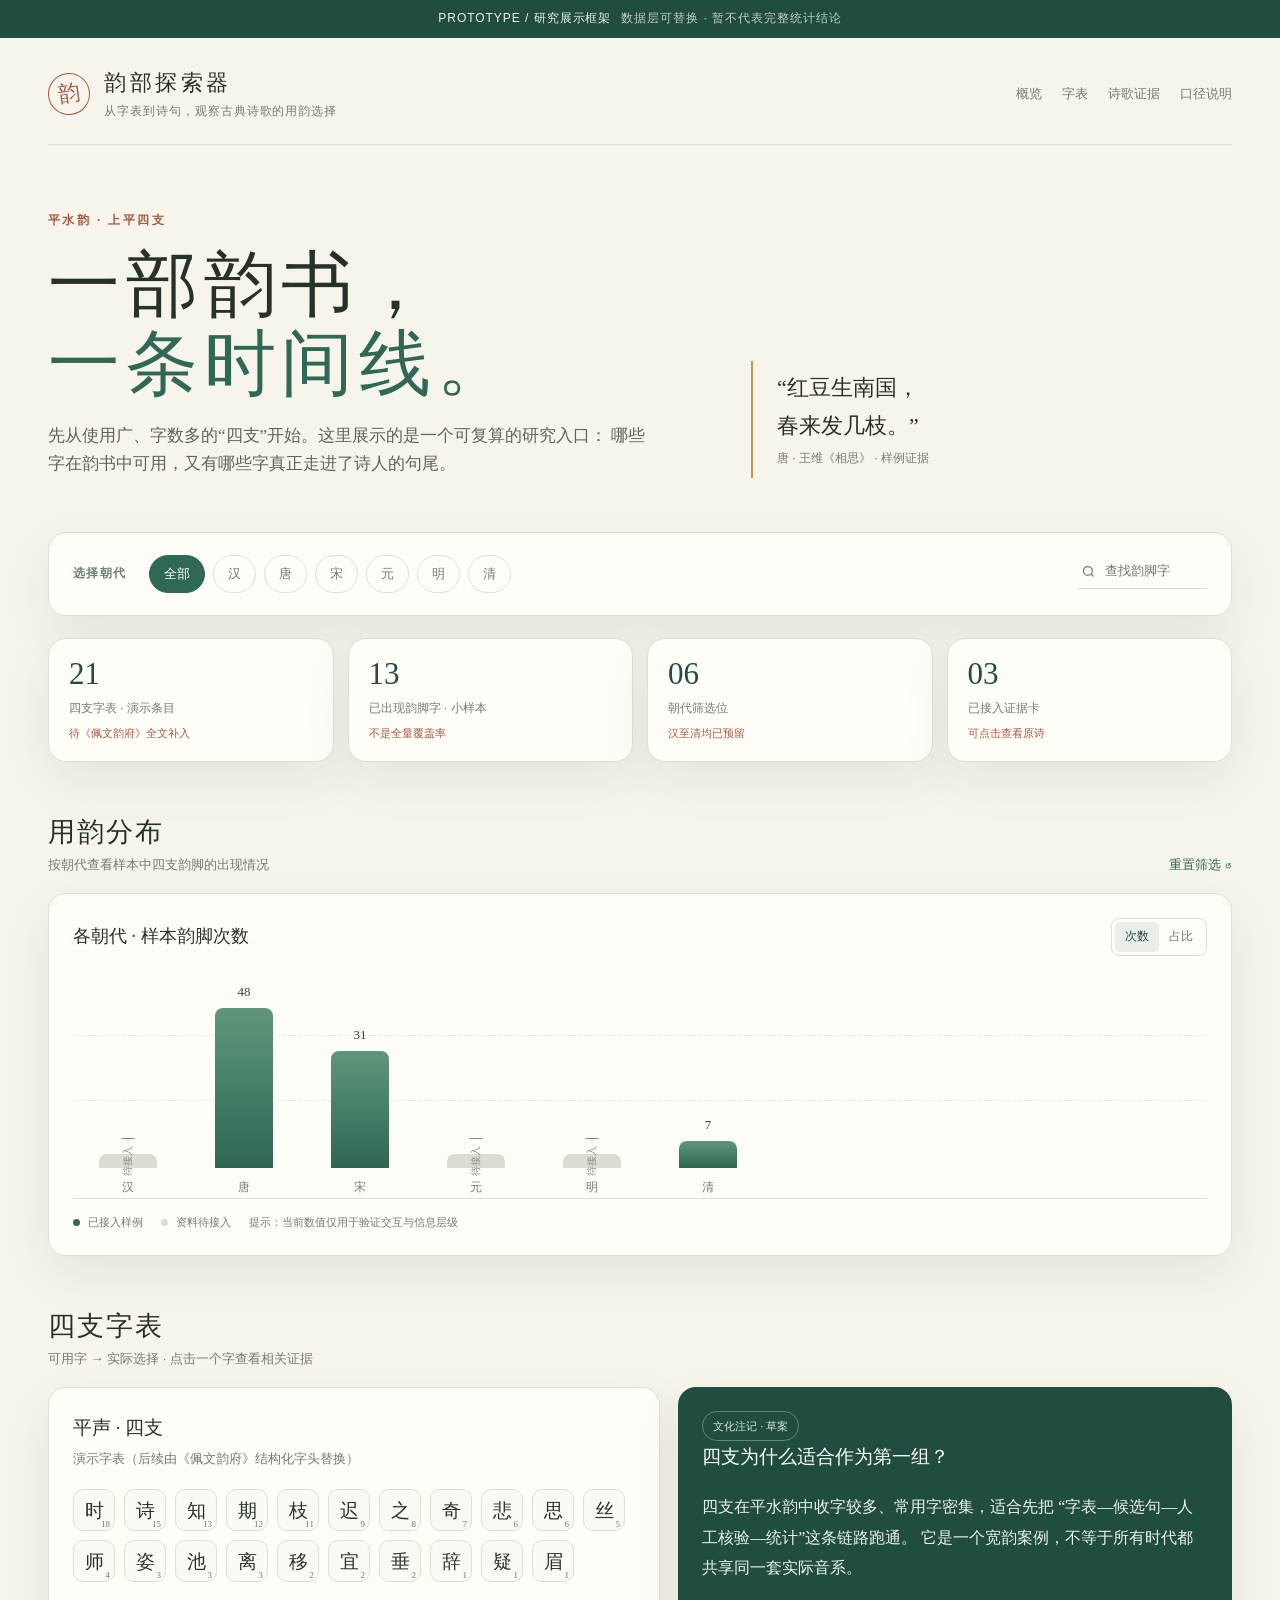
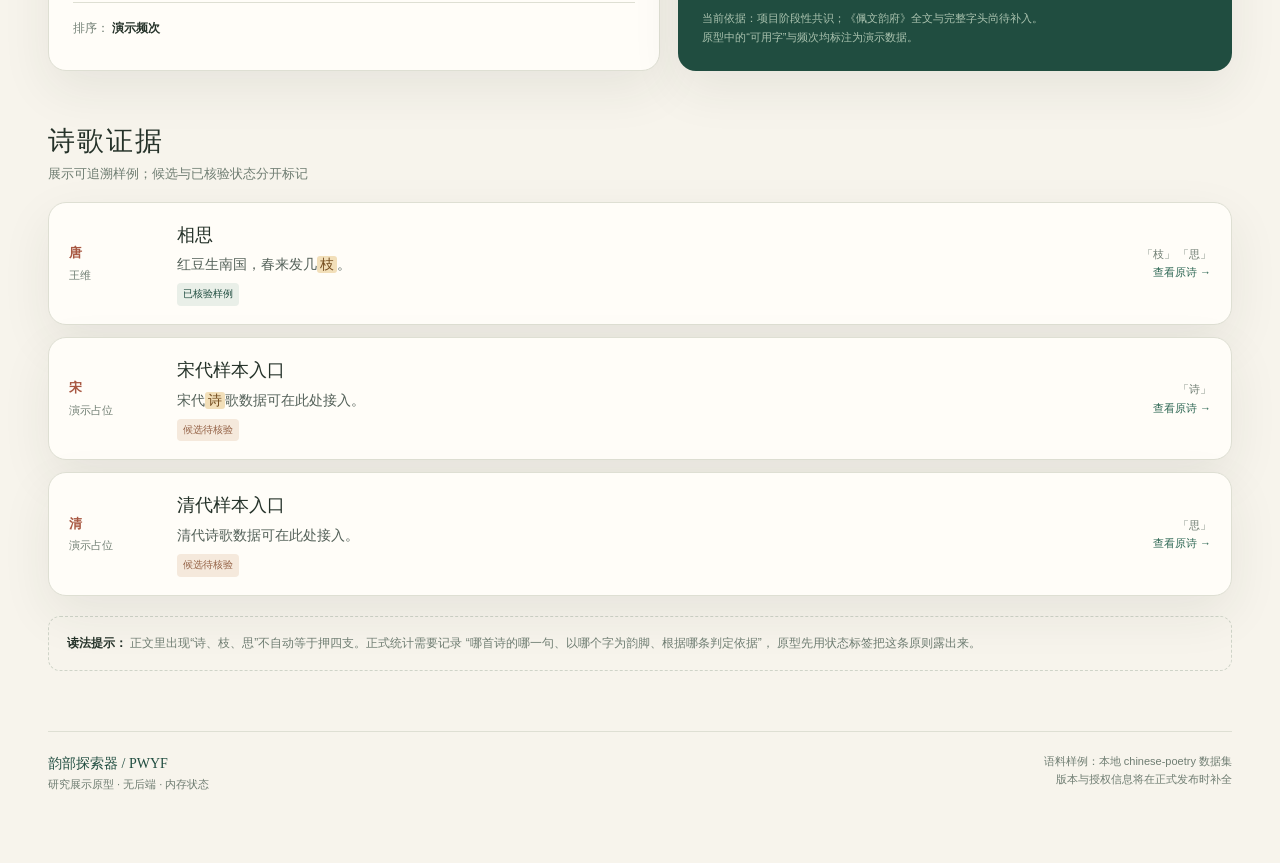
==== commit 27f7bfec: "新增答题部分，并且进行些许打磨" ====
--- a/index.html
+++ b/index.html
@@ -9,10 +9,12 @@
   <link rel="stylesheet" href="assets/css/layout.css" />
   <link rel="stylesheet" href="assets/css/components.css" />
   <link rel="stylesheet" href="assets/css/responsive.css" />
+  <link rel="stylesheet" href="assets/css/transition.css" />
 
   <script defer src="assets/js/data.js"></script>
   <script defer src="assets/js/state.js"></script>
   <script defer src="assets/js/render.js"></script>
+  <script defer src="assets/js/transition.js"></script>
   <script defer src="assets/js/main.js"></script>
 </head>
 
@@ -181,11 +183,6 @@
           <div class="chars" id="charsList"></div>
 
           <div class="rhyme-meta">
-            <span>
-              已选字：
-              <b id="selectedChar">未选择</b>
-            </span>
-
             <span>
               排序：
               <b>演示频次</b>
--- a/assets/css/components.css
+++ b/assets/css/components.css
@@ -365,8 +365,7 @@
   font-size: 19px;
 }
 
-.char:hover,
-.char.selected {
+.char:hover {
   border-color: var(--moss);
   background: var(--pale);
   color: var(--moss-dark);
--- a/assets/css/transition.css
+++ b/assets/css/transition.css
@@ -0,0 +1,36 @@
+/* transition.css — 页面间过渡动画（大厅 ⇄ 条目）。
+   进场淡入上浮、离场淡出；prefers-reduced-motion 下自动禁用。 */
+
+body {
+  animation: page-in .22s ease-out both;
+}
+
+@keyframes page-in {
+  from {
+    opacity: 0;
+    transform: translateY(6px);
+  }
+
+  to {
+    opacity: 1;
+    transform: translateY(0);
+  }
+}
+
+body.page-leaving {
+  opacity: 0;
+  transform: translateY(-4px);
+  transition: opacity .14s ease-in, transform .14s ease-in;
+}
+
+@media (prefers-reduced-motion: reduce) {
+  body {
+    animation: none;
+  }
+
+  body.page-leaving {
+    opacity: 1;
+    transform: none;
+    transition: none;
+  }
+}
